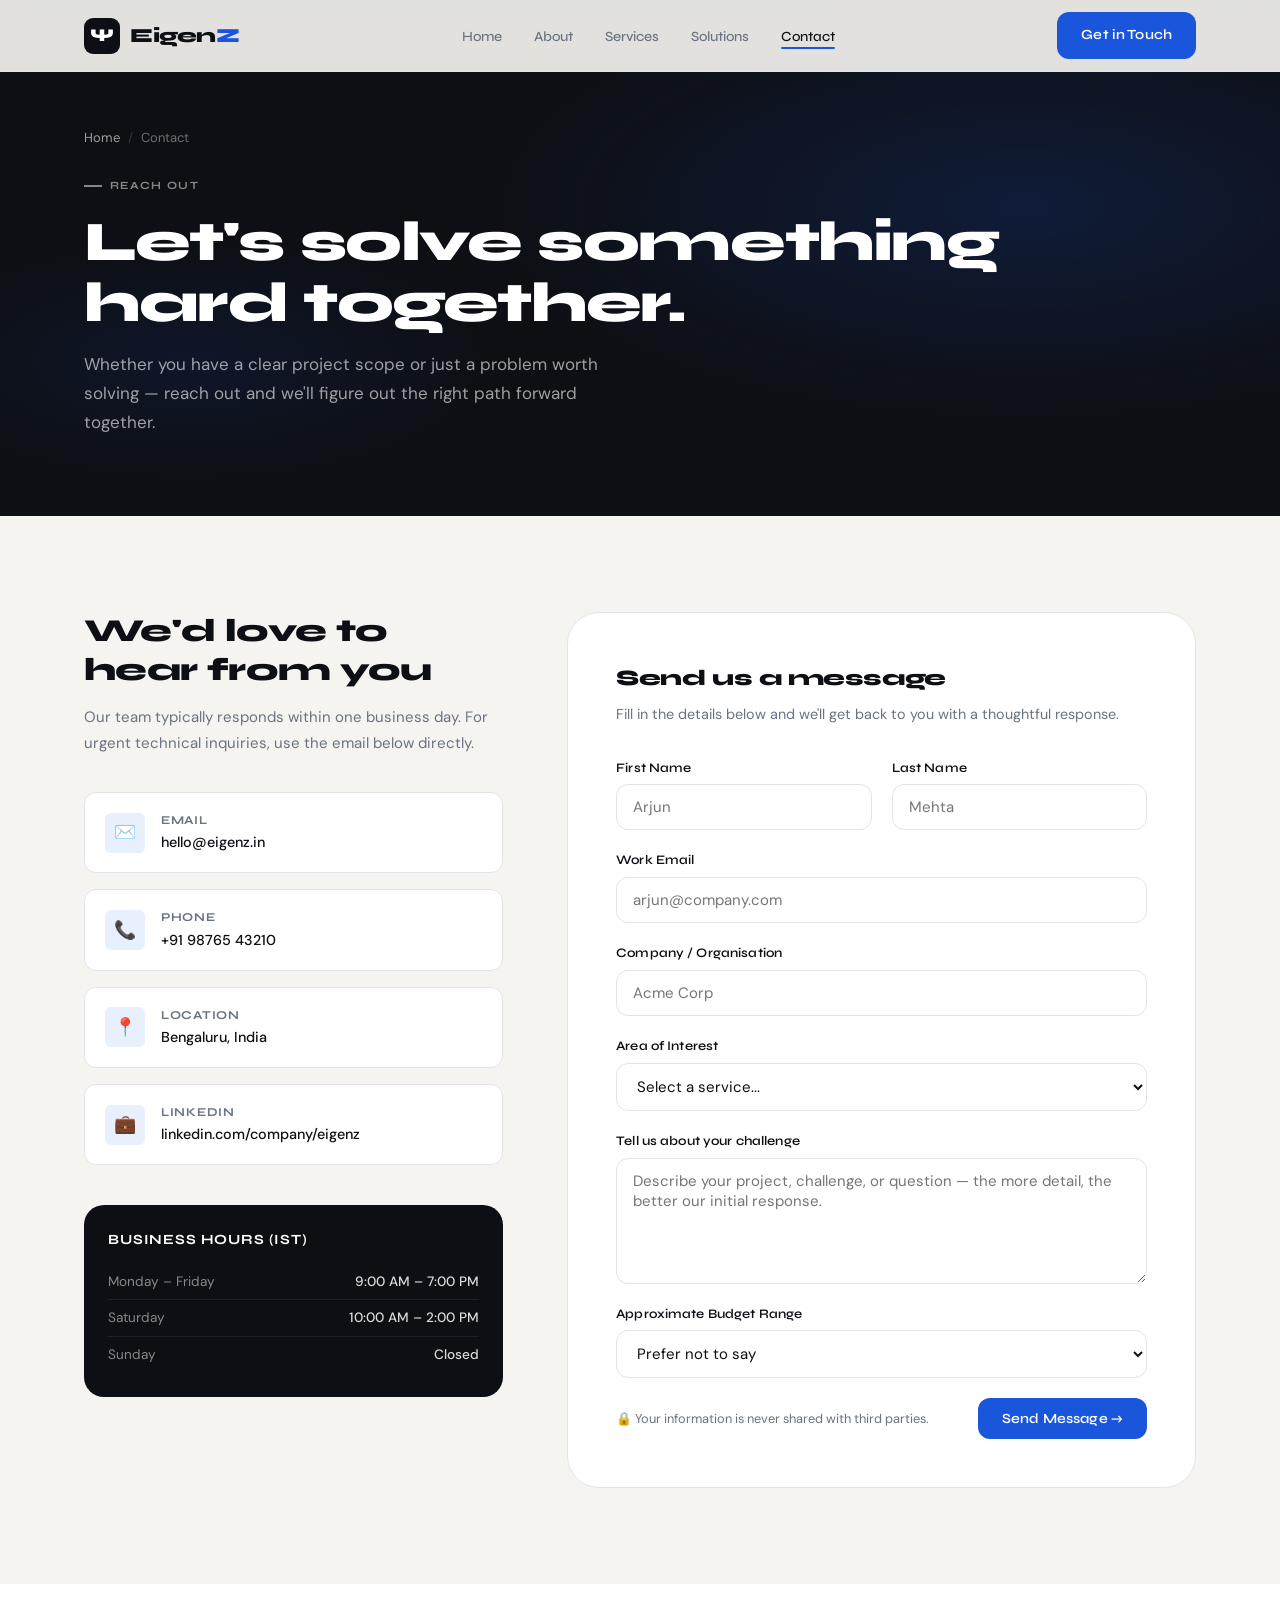
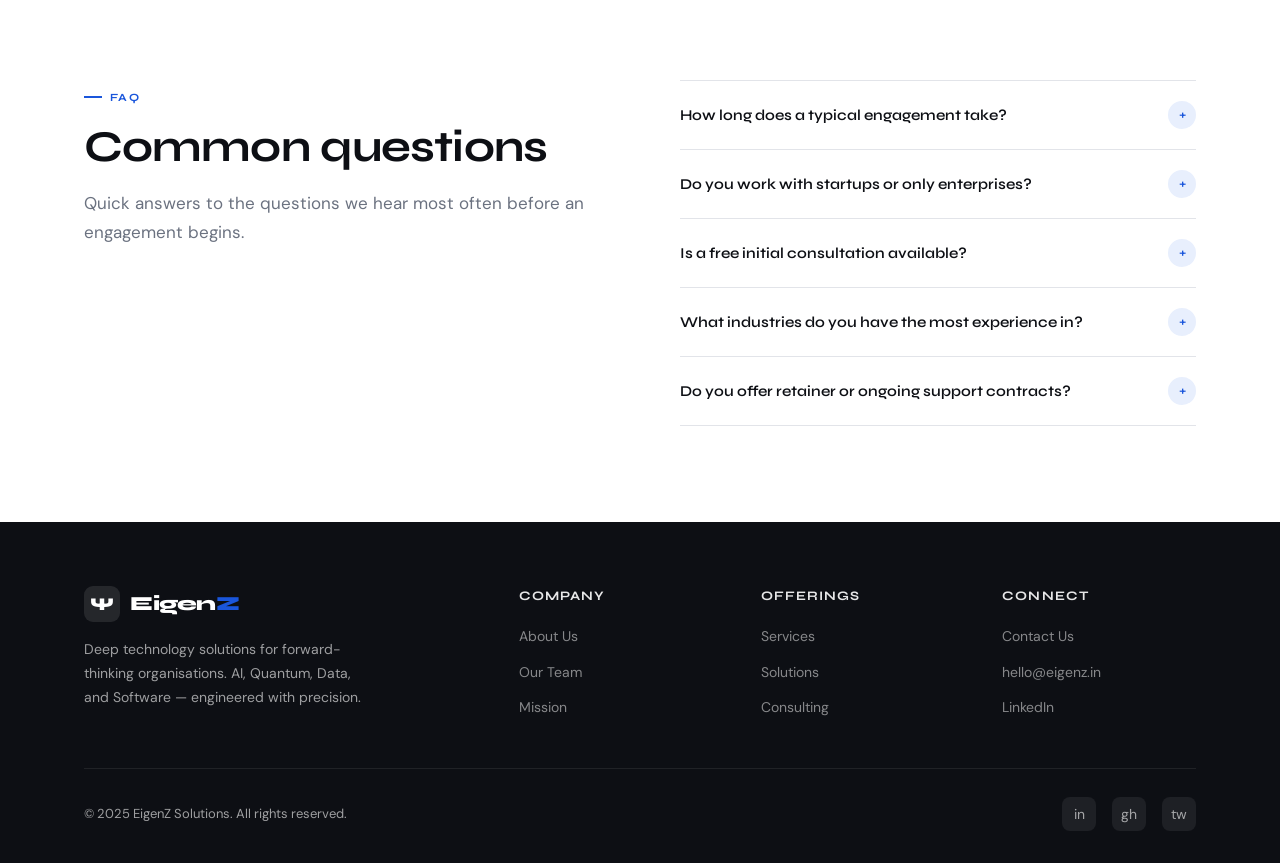
==== contact.html @ 1a17bc00 "Add files via upload" ====
<!DOCTYPE html>
<html lang="en">
<head>
  <meta charset="UTF-8" />
  <meta name="viewport" content="width=device-width, initial-scale=1.0" />
  <title>Contact — EigenZ Solutions</title>
  <meta name="description" content="Get in touch with EigenZ Solutions for deep tech consulting, project inquiries, and partnership opportunities." />
  <link rel="stylesheet" href="style.css" />
  <style>
    /* ===== CONTACT LAYOUT ===== */
    .contact-layout {
      display: grid;
      grid-template-columns: 1fr 1.5fr;
      gap: 64px;
      align-items: start;
    }

    /* ===== CONTACT INFO ===== */
    .contact-info { position: sticky; top: calc(var(--nav-h) + 32px); }
    .contact-info h2 {
      font-family: var(--font-display);
      font-size: clamp(1.5rem, 2.5vw, 2rem);
      font-weight: 800;
      color: var(--clr-dark);
      letter-spacing: -0.02em;
      margin-bottom: 16px;
      line-height: 1.2;
    }
    .contact-info p {
      font-size: 0.9375rem;
      color: var(--clr-muted);
      line-height: 1.7;
      margin-bottom: 36px;
    }
    .contact-methods { display: flex; flex-direction: column; gap: 16px; margin-bottom: 40px; }
    .contact-method {
      display: flex;
      align-items: center;
      gap: 16px;
      padding: 18px 20px;
      background: var(--clr-surface);
      border: 1px solid var(--clr-border);
      border-radius: var(--radius-md);
      transition: all var(--transition);
    }
    .contact-method:hover {
      border-color: var(--clr-accent);
      box-shadow: var(--shadow-sm);
    }
    .contact-method .cm-icon {
      width: 40px; height: 40px;
      background: var(--clr-accent-light);
      border-radius: var(--radius-sm);
      display: flex; align-items: center; justify-content: center;
      font-size: 18px;
      flex-shrink: 0;
    }
    .contact-method .cm-info { display: flex; flex-direction: column; }
    .contact-method .cm-label {
      font-size: 0.75rem;
      font-family: var(--font-display);
      font-weight: 700;
      letter-spacing: 0.06em;
      text-transform: uppercase;
      color: var(--clr-muted);
    }
    .contact-method .cm-value {
      font-size: 0.9rem;
      font-weight: 500;
      color: var(--clr-dark);
      margin-top: 1px;
    }

    .hours-box {
      background: var(--clr-dark);
      border-radius: var(--radius-lg);
      padding: 24px;
      color: rgba(255,255,255,0.7);
    }
    .hours-box h4 {
      font-family: var(--font-display);
      font-size: 0.875rem;
      font-weight: 700;
      color: white;
      margin-bottom: 12px;
      text-transform: uppercase;
      letter-spacing: 0.06em;
    }
    .hours-box .hours-row {
      display: flex;
      justify-content: space-between;
      font-size: 0.85rem;
      padding: 7px 0;
      border-bottom: 1px solid rgba(255,255,255,0.07);
    }
    .hours-box .hours-row:last-child { border-bottom: none; }
    .hours-box .hours-row .day { color: rgba(255,255,255,0.5); }
    .hours-box .hours-row .time { color: rgba(255,255,255,0.85); font-weight: 500; }

    /* ===== FORM CARD ===== */
    .form-card {
      background: var(--clr-surface);
      border: 1px solid var(--clr-border);
      border-radius: var(--radius-xl);
      padding: 48px;
    }
    .form-card h3 {
      font-family: var(--font-display);
      font-size: 1.375rem;
      font-weight: 800;
      color: var(--clr-dark);
      letter-spacing: -0.02em;
      margin-bottom: 6px;
    }
    .form-card > p {
      font-size: 0.9rem;
      color: var(--clr-muted);
      margin-bottom: 32px;
    }
    .form-fields { display: flex; flex-direction: column; gap: 20px; }
    .form-fields .submit-row {
      display: flex;
      align-items: center;
      justify-content: space-between;
      gap: 16px;
      flex-wrap: wrap;
    }
    .form-fields .submit-row .note {
      font-size: 0.8rem;
      color: var(--clr-muted);
    }

    /* ===== FAQ ===== */
    .faq-section { background: var(--clr-surface); }
    .faq-list { display: flex; flex-direction: column; gap: 0; }
    .faq-item {
      border-bottom: 1px solid var(--clr-border);
    }
    .faq-item:first-child { border-top: 1px solid var(--clr-border); }
    .faq-q {
      display: flex;
      align-items: center;
      justify-content: space-between;
      padding: 20px 0;
      cursor: pointer;
      font-family: var(--font-display);
      font-size: 0.9375rem;
      font-weight: 600;
      color: var(--clr-dark);
      gap: 16px;
      user-select: none;
    }
    .faq-q .faq-icon {
      width: 28px; height: 28px;
      border-radius: 50%;
      background: var(--clr-accent-light);
      display: flex; align-items: center; justify-content: center;
      font-size: 14px;
      color: var(--clr-accent);
      flex-shrink: 0;
      transition: all var(--transition);
    }
    .faq-item.open .faq-q .faq-icon { transform: rotate(45deg); background: var(--clr-accent); color: white; }
    .faq-a {
      font-size: 0.9rem;
      color: var(--clr-muted);
      line-height: 1.72;
      max-height: 0;
      overflow: hidden;
      transition: max-height 0.35s cubic-bezier(0.4,0,0.2,1), padding 0.3s;
    }
    .faq-item.open .faq-a { max-height: 200px; padding-bottom: 20px; }

    @media (max-width: 840px) {
      .contact-layout { grid-template-columns: 1fr; gap: 40px; }
      .contact-info { position: static; }
      .form-card { padding: 28px; }
    }
  </style>
</head>
<body>

  <nav class="navbar">
    <div class="container">
      <a href="index.html" class="nav-logo"><div class="logo-mark"></div><span class="logo-text">Eigen<span>Z</span></span></a>
      <ul class="nav-links">
        <li><a href="index.html">Home</a></li>
        <li><a href="about.html">About</a></li>
        <li><a href="services.html">Services</a></li>
        <li><a href="solutions.html">Solutions</a></li>
        <li><a href="contact.html">Contact</a></li>
      </ul>
      <div class="nav-cta"><a href="contact.html" class="btn btn-primary">Get in Touch</a></div>
      <div class="hamburger"><span></span><span></span><span></span></div>
    </div>
  </nav>
  <nav class="mobile-nav">
    <a href="index.html">Home</a><a href="about.html">About</a><a href="services.html">Services</a><a href="solutions.html">Solutions</a><a href="contact.html">Contact</a>
    <a href="contact.html" class="btn btn-primary">Get in Touch →</a>
  </nav>

  <section class="page-hero">
    <div class="container">
      <div class="breadcrumb"><a href="index.html">Home</a><span class="sep">/</span><span>Contact</span></div>
      <div class="label">Reach Out</div>
      <h1 class="animate">Let's solve something<br>hard together.</h1>
      <p class="animate delay-1">Whether you have a clear project scope or just a problem worth solving — reach out and we'll figure out the right path forward together.</p>
    </div>
  </section>

  <!-- CONTACT MAIN -->
  <section class="section">
    <div class="container">
      <div class="contact-layout">

        <!-- INFO -->
        <div class="contact-info anim">
          <h2>We'd love to hear from you</h2>
          <p>Our team typically responds within one business day. For urgent technical inquiries, use the email below directly.</p>
          <div class="contact-methods">
            <div class="contact-method">
              <div class="cm-icon">✉️</div>
              <div class="cm-info">
                <span class="cm-label">Email</span>
                <span class="cm-value">hello@eigenz.in</span>
              </div>
            </div>
            <div class="contact-method">
              <div class="cm-icon">📞</div>
              <div class="cm-info">
                <span class="cm-label">Phone</span>
                <span class="cm-value">+91 98765 43210</span>
              </div>
            </div>
            <div class="contact-method">
              <div class="cm-icon">📍</div>
              <div class="cm-info">
                <span class="cm-label">Location</span>
                <span class="cm-value">Bengaluru, India</span>
              </div>
            </div>
            <div class="contact-method">
              <div class="cm-icon">💼</div>
              <div class="cm-info">
                <span class="cm-label">LinkedIn</span>
                <span class="cm-value">linkedin.com/company/eigenz</span>
              </div>
            </div>
          </div>
          <div class="hours-box">
            <h4>Business Hours (IST)</h4>
            <div class="hours-row"><span class="day">Monday – Friday</span><span class="time">9:00 AM – 7:00 PM</span></div>
            <div class="hours-row"><span class="day">Saturday</span><span class="time">10:00 AM – 2:00 PM</span></div>
            <div class="hours-row"><span class="day">Sunday</span><span class="time">Closed</span></div>
          </div>
        </div>

        <!-- FORM -->
        <div class="form-card anim delay-1">
          <h3>Send us a message</h3>
          <p>Fill in the details below and we'll get back to you with a thoughtful response.</p>
          <form class="form-fields" id="contactForm">
            <div class="form-grid">
              <div class="form-group">
                <label for="fname">First Name</label>
                <input type="text" id="fname" name="fname" placeholder="Arjun" required />
              </div>
              <div class="form-group">
                <label for="lname">Last Name</label>
                <input type="text" id="lname" name="lname" placeholder="Mehta" required />
              </div>
            </div>
            <div class="form-group">
              <label for="email">Work Email</label>
              <input type="email" id="email" name="email" placeholder="arjun@company.com" required />
            </div>
            <div class="form-group">
              <label for="company">Company / Organisation</label>
              <input type="text" id="company" name="company" placeholder="Acme Corp" />
            </div>
            <div class="form-group">
              <label for="service">Area of Interest</label>
              <select id="service" name="service">
                <option value="">Select a service...</option>
                <option value="ai">AI / Machine Learning</option>
                <option value="quantum">Quantum Computing</option>
                <option value="data">Data Engineering & Analytics</option>
                <option value="software">Custom Software Development</option>
                <option value="consulting">General Consulting</option>
                <option value="other">Other</option>
              </select>
            </div>
            <div class="form-group">
              <label for="message">Tell us about your challenge</label>
              <textarea id="message" name="message" rows="5" placeholder="Describe your project, challenge, or question — the more detail, the better our initial response." required></textarea>
            </div>
            <div class="form-group">
              <label for="budget">Approximate Budget Range</label>
              <select id="budget" name="budget">
                <option value="">Prefer not to say</option>
                <option value="small">Under ₹5 Lakhs</option>
                <option value="medium">₹5L – ₹25L</option>
                <option value="large">₹25L – ₹1 Cr</option>
                <option value="enterprise">₹1 Cr+</option>
              </select>
            </div>
            <div class="submit-row">
              <span class="note">🔒 Your information is never shared with third parties.</span>
              <button type="submit" class="btn btn-primary">Send Message →</button>
            </div>
          </form>
        </div>
      </div>
    </div>
  </section>

  <!-- FAQ -->
  <section class="section faq-section">
    <div class="container">
      <div style="display: grid; grid-template-columns: 1fr 1fr; gap: 80px; align-items: start;">
        <div>
          <div class="label anim">FAQ</div>
          <h2 class="section-title anim delay-1">Common questions</h2>
          <p class="section-sub anim delay-2">Quick answers to the questions we hear most often before an engagement begins.</p>
        </div>
        <div class="faq-list anim delay-2">
          <div class="faq-item">
            <div class="faq-q">How long does a typical engagement take?<div class="faq-icon">+</div></div>
            <div class="faq-a">It depends on scope. Discovery and architecture phases typically take 2–4 weeks. Full project delivery ranges from 6 weeks for focused solutions to 6+ months for platform-scale work.</div>
          </div>
          <div class="faq-item">
            <div class="faq-q">Do you work with startups or only enterprises?<div class="faq-icon">+</div></div>
            <div class="faq-a">Both. We've worked with early-stage startups needing technical co-founders, and large enterprises needing specialised deep-tech expertise. Budget and scope are assessed case by case.</div>
          </div>
          <div class="faq-item">
            <div class="faq-q">Is a free initial consultation available?<div class="faq-icon">+</div></div>
            <div class="faq-a">Yes. We offer a free 30-minute technical consultation for all new inquiries. This lets us understand your problem and you to evaluate our approach — with no commitment.</div>
          </div>
          <div class="faq-item">
            <div class="faq-q">What industries do you have the most experience in?<div class="faq-icon">+</div></div>
            <div class="faq-a">Finance, healthcare, logistics, energy, and deep-tech research sectors are our strongest verticals. We've also worked across education, manufacturing, and government domains.</div>
          </div>
          <div class="faq-item">
            <div class="faq-q">Do you offer retainer or ongoing support contracts?<div class="faq-icon">+</div></div>
            <div class="faq-a">Yes. We have flexible retainer arrangements for ongoing technical advisory, model maintenance, or infrastructure support. Terms are tailored to each client relationship.</div>
          </div>
        </div>
      </div>
    </div>
  </section>

  <footer class="footer">
    <div class="container">
      <div class="footer-grid">
        <div class="footer-brand"><a href="index.html" class="nav-logo"><div class="logo-mark"></div><span class="logo-text">Eigen<span>Z</span></span></a><p>Deep technology solutions for forward-thinking organisations. AI, Quantum, Data, and Software — engineered with precision.</p></div>
        <div class="footer-col"><h4>Company</h4><ul><li><a href="about.html">About Us</a></li><li><a href="about.html#team">Our Team</a></li><li><a href="about.html#mission">Mission</a></li></ul></div>
        <div class="footer-col"><h4>Offerings</h4><ul><li><a href="services.html">Services</a></li><li><a href="solutions.html">Solutions</a></li><li><a href="contact.html">Consulting</a></li></ul></div>
        <div class="footer-col"><h4>Connect</h4><ul><li><a href="contact.html">Contact Us</a></li><li><a href="mailto:hello@eigenz.in">hello@eigenz.in</a></li><li><a href="#">LinkedIn</a></li></ul></div>
      </div>
      <div class="footer-bottom"><span>© 2025 EigenZ Solutions. All rights reserved.</span><div class="socials"><a href="#">in</a><a href="#">gh</a><a href="#">tw</a></div></div>
    </div>
  </footer>

  <script src="main.js"></script>
  <script>
    // FAQ accordion
    document.querySelectorAll('.faq-q').forEach(q => {
      q.addEventListener('click', () => {
        const item = q.closest('.faq-item');
        const isOpen = item.classList.contains('open');
        document.querySelectorAll('.faq-item').forEach(i => i.classList.remove('open'));
        if (!isOpen) item.classList.add('open');
      });
    });
  </script>
</body>
</html>
---- style.css ----
/* =============================================
   EigenZ Solutions — Global Stylesheet
   ============================================= */

@import url('https://fonts.googleapis.com/css2?family=Syne:wght@400;500;600;700;800&family=DM+Sans:ital,opsz,wght@0,9..40,300;0,9..40,400;0,9..40,500;1,9..40,300&display=swap');

:root {
  --clr-bg: #f5f4f0;
  --clr-surface: #ffffff;
  --clr-dark: #0d0f14;
  --clr-dark-2: #1a1d26;
  --clr-accent: #1a56db;
  --clr-accent-2: #0e3fa8;
  --clr-accent-light: #e8effd;
  --clr-text: #0d0f14;
  --clr-muted: #6b7280;
  --clr-border: #e2e4e9;
  --clr-white: #ffffff;

  --font-display: 'Syne', sans-serif;
  --font-body: 'DM Sans', sans-serif;

  --radius-sm: 6px;
  --radius-md: 12px;
  --radius-lg: 20px;
  --radius-xl: 32px;

  --shadow-sm: 0 1px 3px rgba(13,15,20,0.07), 0 1px 2px rgba(13,15,20,0.05);
  --shadow-md: 0 4px 16px rgba(13,15,20,0.08), 0 2px 6px rgba(13,15,20,0.05);
  --shadow-lg: 0 12px 40px rgba(13,15,20,0.12), 0 4px 12px rgba(13,15,20,0.06);

  --nav-h: 72px;
  --max-w: 1160px;
  --transition: 0.22s cubic-bezier(0.4, 0, 0.2, 1);
}

*, *::before, *::after { box-sizing: border-box; margin: 0; padding: 0; }

html { scroll-behavior: smooth; font-size: 16px; }

body {
  font-family: var(--font-body);
  background: var(--clr-bg);
  color: var(--clr-text);
  line-height: 1.6;
  -webkit-font-smoothing: antialiased;
}

img { display: block; max-width: 100%; }
a { text-decoration: none; color: inherit; }
ul { list-style: none; }

/* ===================== UTILITIES ===================== */
.container { max-width: var(--max-w); margin: 0 auto; padding: 0 24px; }
.section { padding: 96px 0; }
.section-sm { padding: 64px 0; }

.label {
  display: inline-flex;
  align-items: center;
  gap: 8px;
  font-family: var(--font-display);
  font-size: 11px;
  font-weight: 700;
  letter-spacing: 0.12em;
  text-transform: uppercase;
  color: var(--clr-accent);
  margin-bottom: 16px;
}
.label::before {
  content: '';
  display: inline-block;
  width: 18px;
  height: 2px;
  background: var(--clr-accent);
}

.section-title {
  font-family: var(--font-display);
  font-size: clamp(2rem, 3.5vw, 2.75rem);
  font-weight: 700;
  line-height: 1.15;
  color: var(--clr-dark);
  letter-spacing: -0.02em;
}

.section-sub {
  font-size: 1.0625rem;
  color: var(--clr-muted);
  max-width: 560px;
  margin-top: 16px;
  line-height: 1.7;
}

.btn {
  display: inline-flex;
  align-items: center;
  gap: 8px;
  font-family: var(--font-display);
  font-size: 0.875rem;
  font-weight: 600;
  letter-spacing: 0.01em;
  padding: 12px 24px;
  border-radius: var(--radius-md);
  border: none;
  cursor: pointer;
  transition: all var(--transition);
  white-space: nowrap;
}
.btn-primary {
  background: var(--clr-accent);
  color: var(--clr-white);
}
.btn-primary:hover {
  background: var(--clr-accent-2);
  transform: translateY(-1px);
  box-shadow: 0 6px 20px rgba(26,86,219,0.30);
}
.btn-outline {
  background: transparent;
  color: var(--clr-dark);
  border: 1.5px solid var(--clr-border);
}
.btn-outline:hover {
  border-color: var(--clr-accent);
  color: var(--clr-accent);
  background: var(--clr-accent-light);
}
.btn-ghost-white {
  background: rgba(255,255,255,0.12);
  color: var(--clr-white);
  border: 1.5px solid rgba(255,255,255,0.25);
}
.btn-ghost-white:hover {
  background: rgba(255,255,255,0.22);
}

/* ===================== NAVBAR ===================== */
.navbar {
  position: fixed;
  top: 0; left: 0; right: 0;
  height: var(--nav-h);
  background: rgba(245,244,240,0.92);
  backdrop-filter: blur(14px);
  -webkit-backdrop-filter: blur(14px);
  border-bottom: 1px solid var(--clr-border);
  z-index: 1000;
  transition: box-shadow var(--transition);
}
.navbar.scrolled { box-shadow: var(--shadow-md); }
.navbar .container {
  height: 100%;
  display: flex;
  align-items: center;
  justify-content: space-between;
}
.nav-logo {
  display: flex;
  align-items: center;
  gap: 10px;
}
.nav-logo .logo-mark {
  width: 36px; height: 36px;
  background: var(--clr-dark);
  border-radius: 9px;
  display: flex;
  align-items: center;
  justify-content: center;
  position: relative;
  overflow: hidden;
}
.nav-logo .logo-mark::after {
  content: 'Ψ';
  color: #fff;
  font-family: var(--font-display);
  font-size: 18px;
  font-weight: 800;
}
.nav-logo .logo-text {
  font-family: var(--font-display);
  font-size: 1.25rem;
  font-weight: 800;
  letter-spacing: -0.02em;
  color: var(--clr-dark);
}
.nav-logo .logo-text span { color: var(--clr-accent); }

.nav-links {
  display: flex;
  align-items: center;
  gap: 32px;
}
.nav-links a {
  font-family: var(--font-display);
  font-size: 0.875rem;
  font-weight: 500;
  color: var(--clr-muted);
  transition: color var(--transition);
  position: relative;
}
.nav-links a::after {
  content: '';
  position: absolute;
  bottom: -4px; left: 0;
  width: 0; height: 2px;
  background: var(--clr-accent);
  border-radius: 2px;
  transition: width var(--transition);
}
.nav-links a:hover, .nav-links a.active { color: var(--clr-dark); }
.nav-links a:hover::after, .nav-links a.active::after { width: 100%; }

.nav-cta { display: flex; align-items: center; gap: 12px; }

.hamburger {
  display: none;
  flex-direction: column;
  gap: 5px;
  cursor: pointer;
  padding: 4px;
}
.hamburger span {
  display: block;
  width: 22px; height: 2px;
  background: var(--clr-dark);
  border-radius: 2px;
  transition: all var(--transition);
}

/* Mobile Nav */
.mobile-nav {
  display: none;
  position: fixed;
  top: var(--nav-h);
  left: 0; right: 0;
  background: var(--clr-surface);
  border-bottom: 1px solid var(--clr-border);
  padding: 20px 24px;
  z-index: 999;
  flex-direction: column;
  gap: 4px;
  box-shadow: var(--shadow-lg);
}
.mobile-nav.open { display: flex; }
.mobile-nav a {
  font-family: var(--font-display);
  font-size: 1rem;
  font-weight: 500;
  color: var(--clr-text);
  padding: 12px 0;
  border-bottom: 1px solid var(--clr-border);
  transition: color var(--transition);
}
.mobile-nav a:hover { color: var(--clr-accent); }
.mobile-nav .btn { margin-top: 12px; justify-content: center; }

/* ===================== PAGE HERO ===================== */
.page-hero {
  background: var(--clr-dark);
  padding: 128px 0 80px;
  position: relative;
  overflow: hidden;
}
.page-hero::before {
  content: '';
  position: absolute;
  inset: 0;
  background:
    radial-gradient(ellipse 60% 60% at 80% 40%, rgba(26,86,219,0.18) 0%, transparent 70%),
    radial-gradient(ellipse 40% 40% at 15% 70%, rgba(26,86,219,0.10) 0%, transparent 60%);
}
.page-hero .container { position: relative; z-index: 1; }
.page-hero .label { color: rgba(255,255,255,0.5); }
.page-hero .label::before { background: rgba(255,255,255,0.5); }
.page-hero h1 {
  font-family: var(--font-display);
  font-size: clamp(2.2rem, 4.5vw, 3.5rem);
  font-weight: 800;
  color: var(--clr-white);
  letter-spacing: -0.025em;
  line-height: 1.1;
}
.page-hero p {
  font-size: 1.0625rem;
  color: rgba(255,255,255,0.6);
  max-width: 560px;
  margin-top: 16px;
  line-height: 1.7;
}
.breadcrumb {
  display: flex;
  align-items: center;
  gap: 8px;
  margin-bottom: 20px;
  font-size: 0.8125rem;
  color: rgba(255,255,255,0.4);
}
.breadcrumb a { color: rgba(255,255,255,0.6); transition: color var(--transition); }
.breadcrumb a:hover { color: white; }
.breadcrumb .sep { opacity: 0.4; }

/* ===================== FOOTER ===================== */
.footer {
  background: var(--clr-dark);
  color: rgba(255,255,255,0.6);
  padding: 64px 0 32px;
}
.footer-grid {
  display: grid;
  grid-template-columns: 2fr 1fr 1fr 1fr;
  gap: 48px;
  padding-bottom: 48px;
  border-bottom: 1px solid rgba(255,255,255,0.08);
}
.footer-brand .nav-logo .logo-mark { background: rgba(255,255,255,0.1); }
.footer-brand .nav-logo .logo-text { color: white; }
.footer-brand p {
  margin-top: 16px;
  font-size: 0.875rem;
  line-height: 1.7;
  max-width: 280px;
}
.footer-col h4 {
  font-family: var(--font-display);
  font-size: 0.8125rem;
  font-weight: 700;
  letter-spacing: 0.08em;
  text-transform: uppercase;
  color: rgba(255,255,255,0.9);
  margin-bottom: 16px;
}
.footer-col ul { display: flex; flex-direction: column; gap: 10px; }
.footer-col ul li a {
  font-size: 0.875rem;
  color: rgba(255,255,255,0.5);
  transition: color var(--transition);
}
.footer-col ul li a:hover { color: white; }
.footer-bottom {
  display: flex;
  align-items: center;
  justify-content: space-between;
  padding-top: 28px;
  font-size: 0.8125rem;
}
.footer-bottom .socials { display: flex; gap: 16px; }
.footer-bottom .socials a {
  width: 34px; height: 34px;
  border-radius: 8px;
  background: rgba(255,255,255,0.07);
  display: flex; align-items: center; justify-content: center;
  font-size: 14px;
  transition: background var(--transition);
}
.footer-bottom .socials a:hover { background: var(--clr-accent); }

/* ===================== GRID CARDS ===================== */
.card {
  background: var(--clr-surface);
  border: 1px solid var(--clr-border);
  border-radius: var(--radius-lg);
  padding: 32px;
  transition: all var(--transition);
}
.card:hover {
  box-shadow: var(--shadow-lg);
  transform: translateY(-3px);
  border-color: transparent;
}
.card-icon {
  width: 48px; height: 48px;
  background: var(--clr-accent-light);
  border-radius: var(--radius-md);
  display: flex; align-items: center; justify-content: center;
  font-size: 22px;
  margin-bottom: 20px;
}
.card h3 {
  font-family: var(--font-display);
  font-size: 1.125rem;
  font-weight: 700;
  color: var(--clr-dark);
  margin-bottom: 8px;
}
.card p {
  font-size: 0.9375rem;
  color: var(--clr-muted);
  line-height: 1.65;
}

/* ===================== GRID LAYOUTS ===================== */
.grid-3 {
  display: grid;
  grid-template-columns: repeat(3, 1fr);
  gap: 24px;
}
.grid-2 {
  display: grid;
  grid-template-columns: repeat(2, 1fr);
  gap: 32px;
}
.grid-4 {
  display: grid;
  grid-template-columns: repeat(4, 1fr);
  gap: 24px;
}

/* ===================== DIVIDER ===================== */
.divider {
  height: 1px;
  background: var(--clr-border);
  margin: 0;
}

/* ===================== STAT PILL ===================== */
.stat-pill {
  display: flex;
  flex-direction: column;
  align-items: center;
  text-align: center;
  padding: 32px 24px;
  background: var(--clr-surface);
  border: 1px solid var(--clr-border);
  border-radius: var(--radius-lg);
}
.stat-pill .stat-num {
  font-family: var(--font-display);
  font-size: 2.25rem;
  font-weight: 800;
  color: var(--clr-accent);
  letter-spacing: -0.03em;
}
.stat-pill .stat-label {
  font-size: 0.875rem;
  color: var(--clr-muted);
  margin-top: 4px;
}

/* ===================== FORM ===================== */
.form-group { display: flex; flex-direction: column; gap: 6px; }
.form-group label {
  font-family: var(--font-display);
  font-size: 0.8125rem;
  font-weight: 600;
  color: var(--clr-dark);
  letter-spacing: 0.01em;
}
.form-group input,
.form-group textarea,
.form-group select {
  width: 100%;
  padding: 12px 16px;
  border: 1.5px solid var(--clr-border);
  border-radius: var(--radius-md);
  font-family: var(--font-body);
  font-size: 0.9375rem;
  color: var(--clr-text);
  background: var(--clr-surface);
  transition: border-color var(--transition), box-shadow var(--transition);
  outline: none;
  resize: vertical;
}
.form-group input:focus,
.form-group textarea:focus,
.form-group select:focus {
  border-color: var(--clr-accent);
  box-shadow: 0 0 0 3px rgba(26,86,219,0.12);
}
.form-grid { display: grid; grid-template-columns: 1fr 1fr; gap: 20px; }

/* ===================== TAG ===================== */
.tag {
  display: inline-flex;
  padding: 4px 12px;
  background: var(--clr-accent-light);
  color: var(--clr-accent);
  border-radius: 999px;
  font-size: 0.75rem;
  font-weight: 600;
  font-family: var(--font-display);
  letter-spacing: 0.04em;
}

/* ===================== RESPONSIVE ===================== */
@media (max-width: 960px) {
  .grid-3 { grid-template-columns: repeat(2, 1fr); }
  .grid-4 { grid-template-columns: repeat(2, 1fr); }
  .footer-grid { grid-template-columns: 1fr 1fr; }
}
@media (max-width: 720px) {
  .grid-3, .grid-2 { grid-template-columns: 1fr; }
  .grid-4 { grid-template-columns: repeat(2, 1fr); }
  .footer-grid { grid-template-columns: 1fr; gap: 32px; }
  .footer-bottom { flex-direction: column; gap: 16px; text-align: center; }
  .nav-links, .nav-cta { display: none; }
  .hamburger { display: flex; }
  .form-grid { grid-template-columns: 1fr; }
}
@media (max-width: 480px) {
  .grid-4 { grid-template-columns: 1fr; }
  .section { padding: 64px 0; }
}

/* ===================== ANIMATIONS ===================== */
@keyframes fadeUp {
  from { opacity: 0; transform: translateY(24px); }
  to { opacity: 1; transform: translateY(0); }
}
.animate { animation: fadeUp 0.55s cubic-bezier(0.22, 1, 0.36, 1) both; }
.delay-1 { animation-delay: 0.1s; }
.delay-2 { animation-delay: 0.2s; }
.delay-3 { animation-delay: 0.3s; }
.delay-4 { animation-delay: 0.4s; }
.delay-5 { animation-delay: 0.5s; }
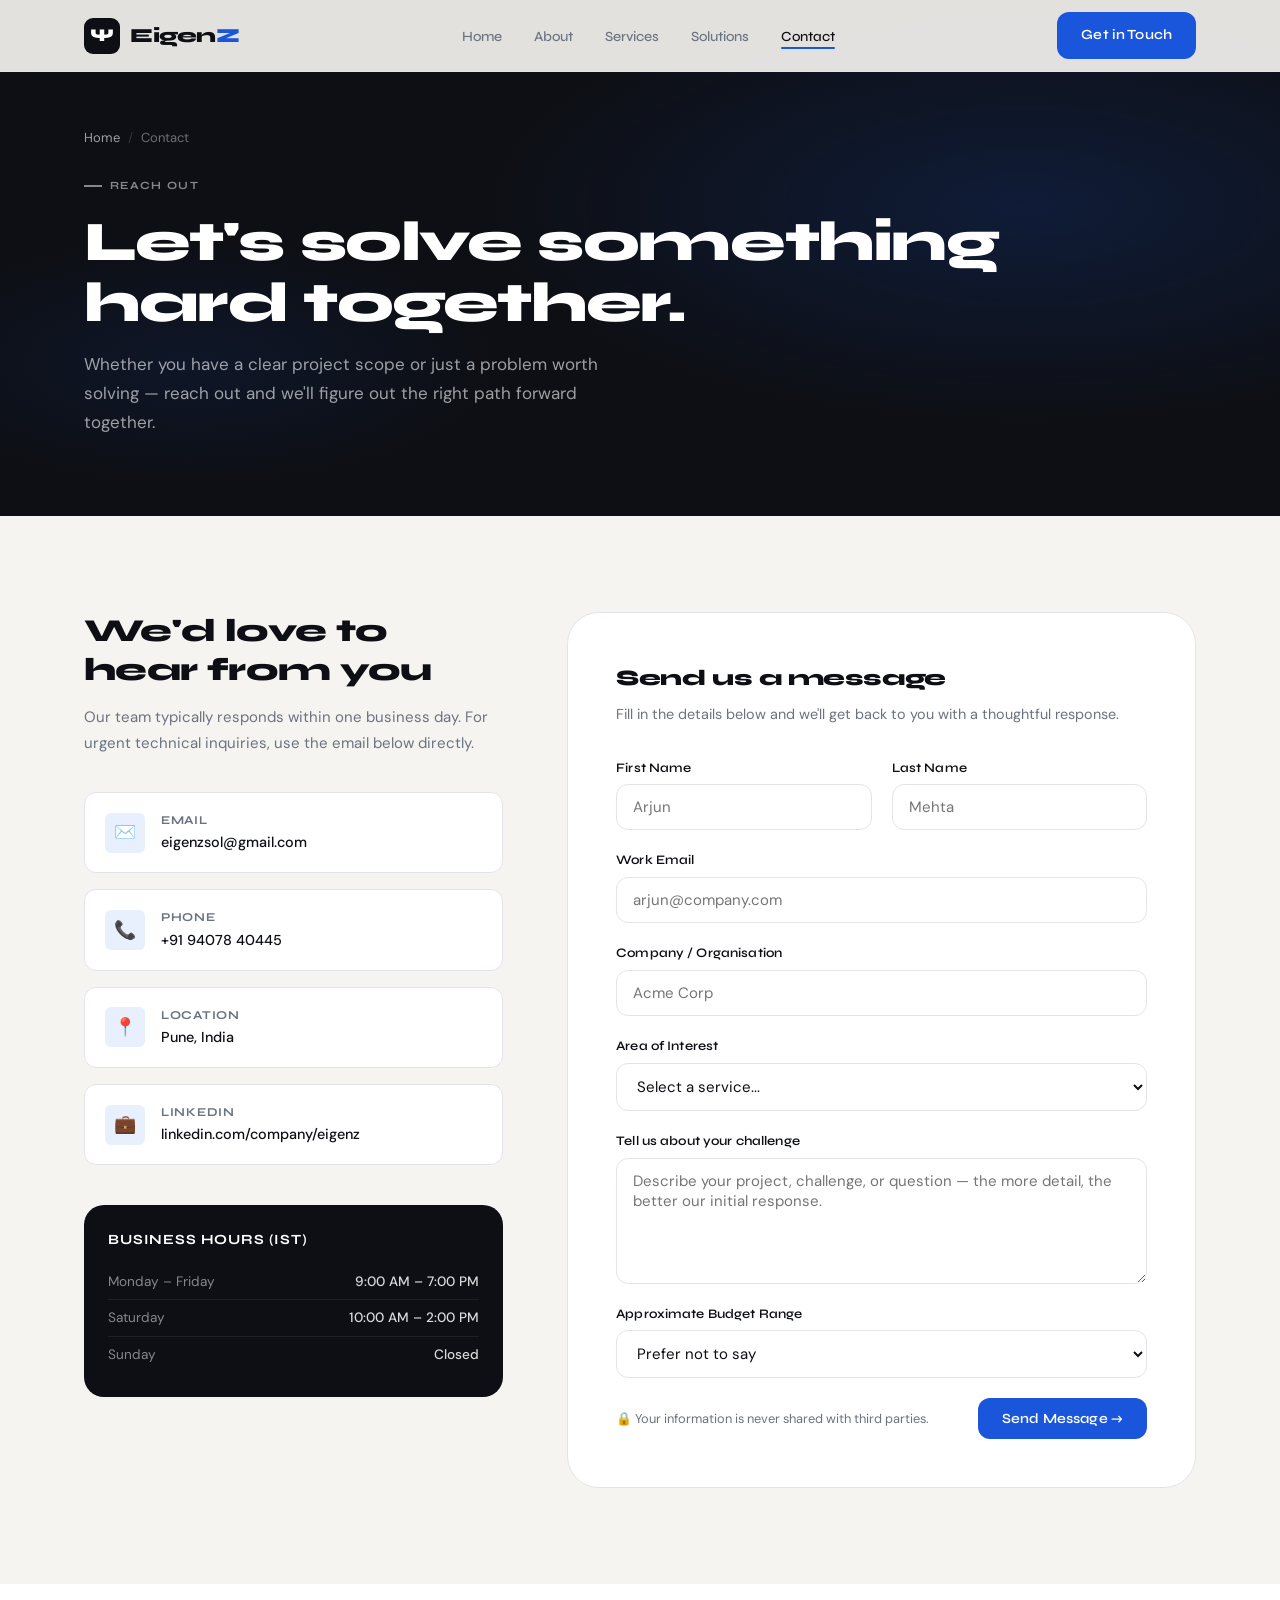
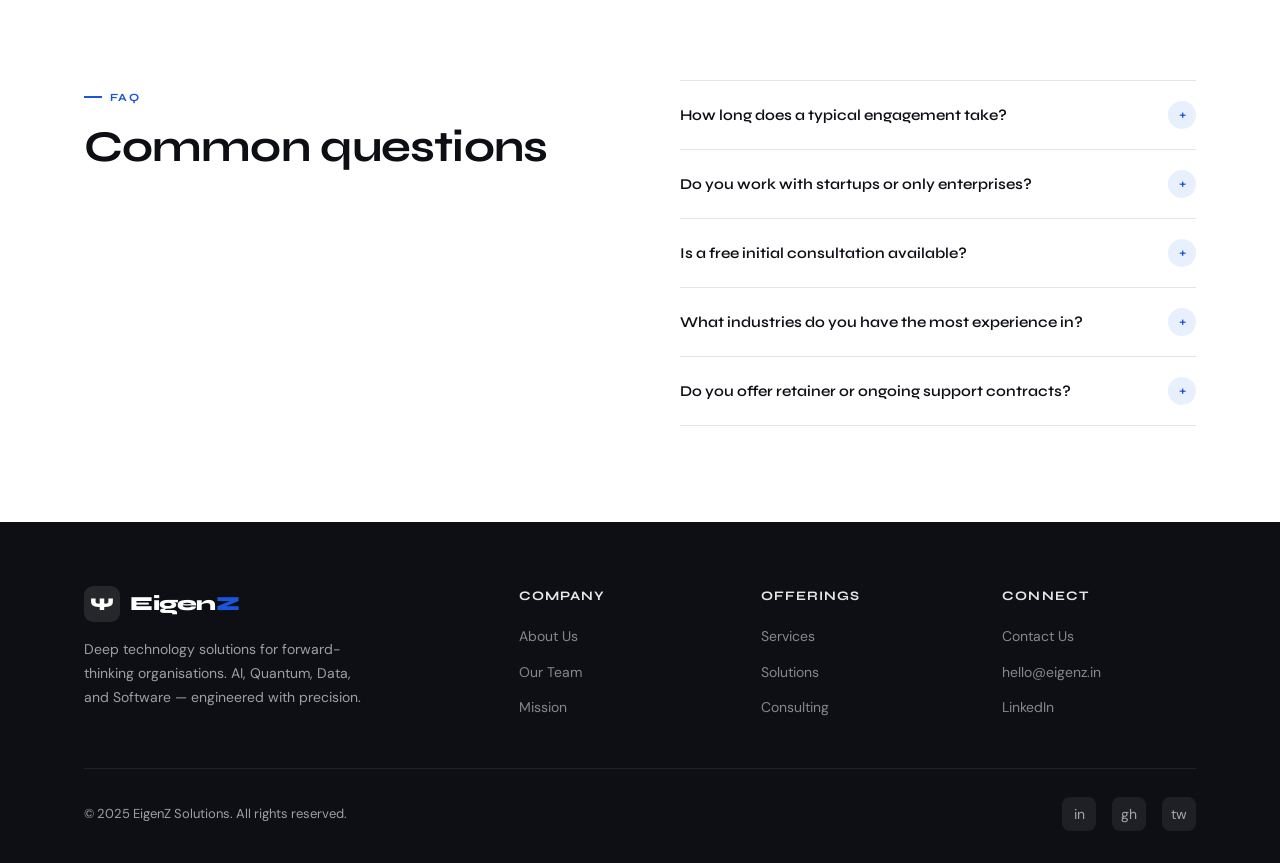
==== commit 45d4bdf7: "Update contact.html" ====
--- a/contact.html
+++ b/contact.html
@@ -222,21 +222,21 @@
               <div class="cm-icon">✉️</div>
               <div class="cm-info">
                 <span class="cm-label">Email</span>
-                <span class="cm-value">hello@eigenz.in</span>
+                <span class="cm-value">eigenzsol@gmail.com</span>
               </div>
             </div>
             <div class="contact-method">
               <div class="cm-icon">📞</div>
               <div class="cm-info">
                 <span class="cm-label">Phone</span>
-                <span class="cm-value">+91 98765 43210</span>
+                <span class="cm-value">+91 94078 40445</span>
               </div>
             </div>
             <div class="contact-method">
               <div class="cm-icon">📍</div>
               <div class="cm-info">
                 <span class="cm-label">Location</span>
-                <span class="cm-value">Bengaluru, India</span>
+                <span class="cm-value">Pune, India</span>
               </div>
             </div>
             <div class="contact-method">
